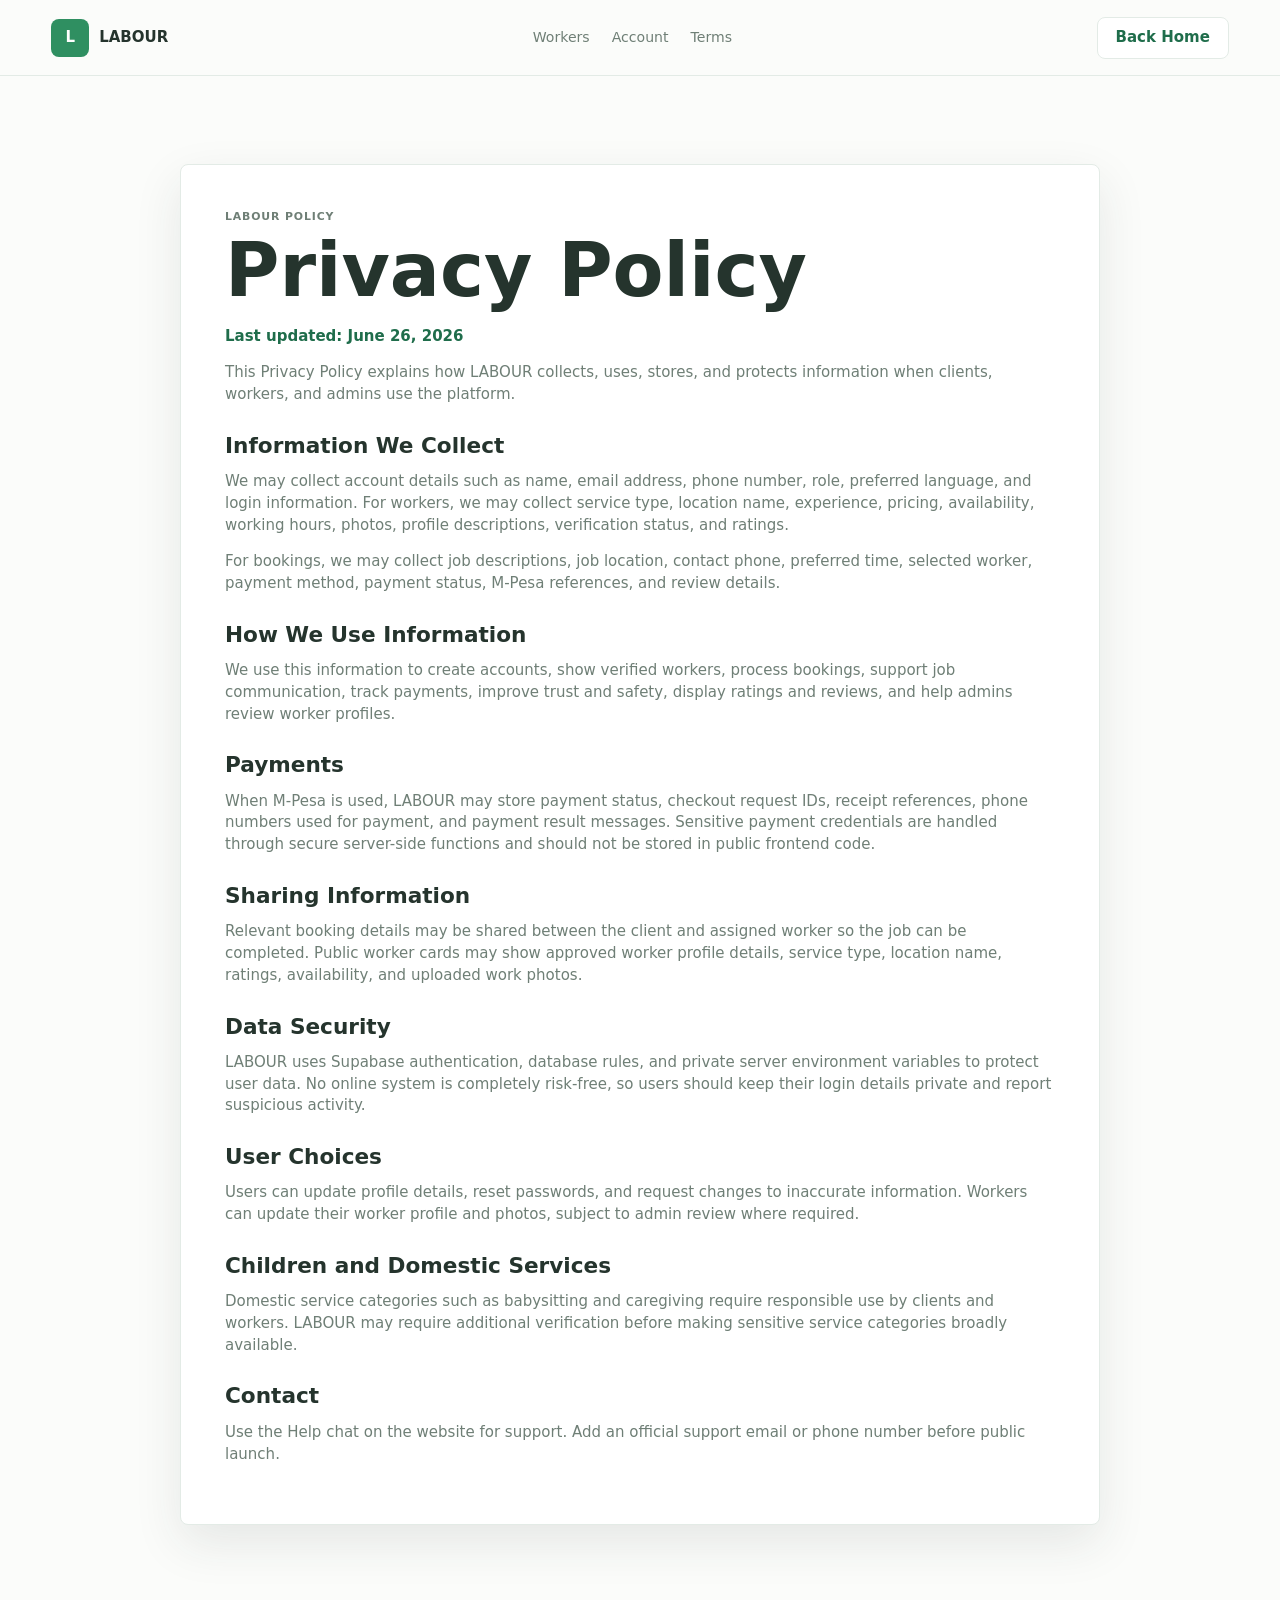
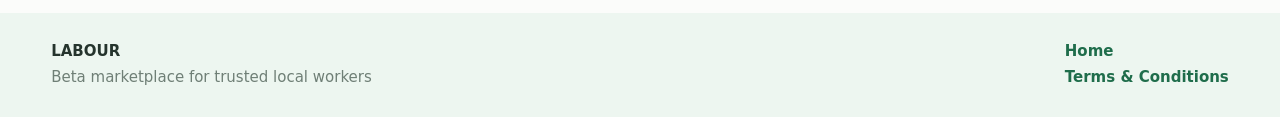
==== privacy.html @ 9d95d40c "Add privacy and terms pages" ====
<!doctype html>
<html lang="en">
<head>
  <meta charset="utf-8">
  <meta name="viewport" content="width=device-width, initial-scale=1">
  <title>Privacy Policy | LABOUR</title>
  <link rel="stylesheet" href="styles.css">
</head>
<body>
  <header class="site-header">
    <a class="brand" href="index.html" aria-label="LABOUR home">
      <span class="brand-mark">L</span>
      <span>LABOUR</span>
    </a>
    <nav class="main-nav" aria-label="Policy navigation">
      <a href="index.html#workers">Workers</a>
      <a href="index.html#account">Account</a>
      <a href="terms.html">Terms</a>
    </nav>
    <div class="header-actions">
      <a class="ghost-button" href="index.html">Back Home</a>
    </div>
  </header>

  <main class="legal-page">
    <section class="legal-document" aria-labelledby="privacy-title">
      <p class="eyebrow">LABOUR policy</p>
      <h1 id="privacy-title">Privacy Policy</h1>
      <p class="legal-updated">Last updated: June 26, 2026</p>
      <p>This Privacy Policy explains how LABOUR collects, uses, stores, and protects information when clients, workers, and admins use the platform.</p>

      <h2>Information We Collect</h2>
      <p>We may collect account details such as name, email address, phone number, role, preferred language, and login information. For workers, we may collect service type, location name, experience, pricing, availability, working hours, photos, profile descriptions, verification status, and ratings.</p>
      <p>For bookings, we may collect job descriptions, job location, contact phone, preferred time, selected worker, payment method, payment status, M-Pesa references, and review details.</p>

      <h2>How We Use Information</h2>
      <p>We use this information to create accounts, show verified workers, process bookings, support job communication, track payments, improve trust and safety, display ratings and reviews, and help admins review worker profiles.</p>

      <h2>Payments</h2>
      <p>When M-Pesa is used, LABOUR may store payment status, checkout request IDs, receipt references, phone numbers used for payment, and payment result messages. Sensitive payment credentials are handled through secure server-side functions and should not be stored in public frontend code.</p>

      <h2>Sharing Information</h2>
      <p>Relevant booking details may be shared between the client and assigned worker so the job can be completed. Public worker cards may show approved worker profile details, service type, location name, ratings, availability, and uploaded work photos.</p>

      <h2>Data Security</h2>
      <p>LABOUR uses Supabase authentication, database rules, and private server environment variables to protect user data. No online system is completely risk-free, so users should keep their login details private and report suspicious activity.</p>

      <h2>User Choices</h2>
      <p>Users can update profile details, reset passwords, and request changes to inaccurate information. Workers can update their worker profile and photos, subject to admin review where required.</p>

      <h2>Children and Domestic Services</h2>
      <p>Domestic service categories such as babysitting and caregiving require responsible use by clients and workers. LABOUR may require additional verification before making sensitive service categories broadly available.</p>

      <h2>Contact</h2>
      <p>Use the Help chat on the website for support. Add an official support email or phone number before public launch.</p>
    </section>
  </main>

  <footer class="site-footer">
    <div>
      <strong>LABOUR</strong>
      <span>Beta marketplace for trusted local workers</span>
    </div>
    <div>
      <a href="index.html">Home</a>
      <a href="terms.html">Terms & Conditions</a>
    </div>
  </footer>
</body>
</html>
---- styles.css ----
:root {
  --ink: #25342d;
  --muted: #6f7f76;
  --line: #e3ebe6;
  --paper: #fbfcfa;
  --white: #ffffff;
  --green: #2f8f61;
  --green-dark: #1f6d4b;
  --lime: #e9f7af;
  --yellow: #f8d77a;
  --teal: #86d7c7;
  --red: #da6b55;
  --shadow: 0 18px 48px rgba(37, 52, 45, 0.1);
  --header-bg: rgba(251, 252, 250, 0.9);
  --soft-bg: #edf6f0;
  --field-bg: #f1f6f2;
  --panel-bg: #f3f8f5;
  --grid-line: rgba(47,143,97,0.12);
}

:root[data-theme="dark"] {
  --ink: #eef8f2;
  --muted: #adc2b7;
  --line: #294234;
  --paper: #101812;
  --white: #17251d;
  --green: #6bd19a;
  --green-dark: #9ee4bd;
  --lime: #d9f89f;
  --yellow: #f4d77b;
  --teal: #5abfaa;
  --red: #ff977f;
  --shadow: 0 18px 48px rgba(0, 0, 0, 0.34);
  --header-bg: rgba(16, 24, 18, 0.9);
  --soft-bg: #17251d;
  --field-bg: #213327;
  --panel-bg: #1d2e23;
  --grid-line: rgba(107,209,154,0.16);
}

* {
  box-sizing: border-box;
}

html {
  scroll-behavior: smooth;
}

body {
  margin: 0;
  color: var(--ink);
  background: var(--paper);
  font-family: Inter, ui-sans-serif, system-ui, -apple-system, BlinkMacSystemFont, "Segoe UI", sans-serif;
  line-height: 1.45;
  font-size: 15px;
}

a {
  color: inherit;
  text-decoration: none;
}

button,
input,
select {
  font: inherit;
}

.site-header {
  position: sticky;
  top: 0;
  z-index: 20;
  display: flex;
  align-items: center;
  justify-content: space-between;
  gap: 24px;
  min-height: 76px;
  padding: 14px clamp(18px, 4vw, 64px);
  background: var(--header-bg);
  border-bottom: 1px solid var(--line);
  backdrop-filter: blur(16px);
}

.brand,
.header-actions,
.main-nav,
.hero-actions {
  display: flex;
  align-items: center;
}

.brand {
  gap: 10px;
  font-weight: 900;
  letter-spacing: 0;
}

.brand-mark {
  display: grid;
  width: 38px;
  height: 38px;
  place-items: center;
  color: var(--white);
  background: var(--green);
  border-radius: 8px;
}

.main-nav {
  gap: 22px;
  color: var(--muted);
  font-size: 0.88rem;
}

.main-nav a:hover {
  color: var(--green);
}

.header-actions,
.hero-actions {
  gap: 10px;
}

.data-status {
  max-width: 760px;
  margin: 0;
  color: var(--muted);
  font-size: 0.84rem;
  font-weight: 800;
}

.data-status[data-tone="success"] {
  color: var(--green);
}

.data-status[data-tone="error"] {
  color: var(--red);
}

.solid-button,
.ghost-button,
.theme-toggle,
.search-panel button,
.booking-card button,
.auth-card button,
.mini-worker button,
.category-grid button,
.worker-card a,
.worker-card button {
  display: inline-flex;
  align-items: center;
  justify-content: center;
  min-height: 42px;
  padding: 0 18px;
  border: 1px solid transparent;
  border-radius: 8px;
  cursor: pointer;
  font-weight: 800;
  white-space: nowrap;
}

.solid-button,
.search-panel button,
.booking-card button,
.auth-card button {
  color: var(--white);
  background: var(--green);
}

.ghost-button,
.secondary-button,
.theme-toggle {
  color: var(--green-dark);
  background: var(--white);
  border-color: var(--line);
}

.hero {
  display: grid;
  grid-template-columns: minmax(0, 1.05fr) minmax(340px, 0.75fr);
  gap: clamp(28px, 5vw, 72px);
  align-items: center;
  min-height: calc(100vh - 76px);
  padding: clamp(34px, 6vw, 82px) clamp(18px, 4vw, 64px) 54px;
  background:
    linear-gradient(120deg, rgba(23, 107, 70, 0.12), rgba(78, 184, 163, 0.08) 42%, rgba(246, 196, 83, 0.16)),
    var(--paper);
}

.hero-copy {
  max-width: 760px;
}

.eyebrow {
  margin: 0 0 10px;
  color: var(--green);
  font-size: 0.68rem;
  font-weight: 900;
  letter-spacing: 0.08em;
  text-transform: uppercase;
}

h1,
h2,
h3,
p {
  margin-top: 0;
}

h1 {
  max-width: 720px;
  margin-bottom: 18px;
  font-size: clamp(2.25rem, 5.8vw, 4.9rem);
  line-height: 0.98;
  letter-spacing: 0;
}

h2 {
  margin-bottom: 14px;
  font-size: clamp(1.55rem, 3vw, 2.55rem);
  line-height: 1.08;
  letter-spacing: 0;
}

h3 {
  margin-bottom: 4px;
  font-size: 0.98rem;
}

.hero-text {
  max-width: 650px;
  color: var(--muted);
  font-size: clamp(0.95rem, 1.6vw, 1.08rem);
}

.search-panel {
  display: grid;
  grid-template-columns: 1fr 1fr auto;
  gap: 10px;
  max-width: 760px;
  margin: 30px 0 18px;
  padding: 10px;
  background: var(--white);
  border: 1px solid var(--line);
  border-radius: 8px;
  box-shadow: var(--shadow);
}

label {
  display: grid;
  gap: 6px;
  color: var(--muted);
  font-size: 0.76rem;
  font-weight: 800;
}

select,
input {
  width: 100%;
  min-height: 44px;
  color: var(--ink);
  background: var(--field-bg);
  border: 1px solid transparent;
  border-radius: 6px;
  padding: 0 12px;
}

.hero-visual {
  display: flex;
  justify-content: center;
}

.phone-shell {
  width: min(100%, 390px);
  min-height: 560px;
  padding: 20px;
  color: var(--ink);
  background:
    linear-gradient(155deg, color-mix(in srgb, var(--white) 94%, transparent), color-mix(in srgb, var(--soft-bg) 94%, transparent)),
    radial-gradient(circle at 20% 12%, rgba(233, 247, 175, 0.45), transparent 32%);
  border: 10px solid var(--line);
  border-radius: 30px;
  box-shadow: var(--shadow);
}

.phone-top,
.mini-worker {
  display: flex;
  align-items: center;
  justify-content: space-between;
  gap: 14px;
}

.phone-top {
  margin-bottom: 18px;
}

.phone-top strong {
  display: grid;
  width: 52px;
  height: 52px;
  place-items: center;
  color: var(--ink);
  background: var(--lime);
  border-radius: 50%;
}

.mini-worker {
  margin-bottom: 12px;
  padding: 14px;
  background: rgba(255, 255, 255, 0.13);
  border: 1px solid rgba(255, 255, 255, 0.16);
  border-radius: 8px;
}

.mini-worker div:nth-child(2) {
  flex: 1;
}

.mini-worker span {
  display: block;
  color: var(--muted);
  font-size: 0.78rem;
}

.mini-worker button {
  min-height: 34px;
  padding: 0 12px;
  color: var(--ink);
  background: var(--white);
}

.avatar,
.worker-photo {
  background:
    radial-gradient(circle at 50% 28%, #f4c7a6 0 12%, transparent 13%),
    linear-gradient(145deg, var(--teal), var(--yellow));
}

.avatar {
  width: 46px;
  height: 46px;
  border-radius: 50%;
  flex: 0 0 auto;
}

.plumber {
  --teal: #4eb8a3;
  --yellow: #f6c453;
}

.electrician {
  --teal: #5a86d8;
  --yellow: #d7f36f;
}

.carpenter {
  --teal: #da6b55;
  --yellow: #f6c453;
}

.map-card {
  position: relative;
  height: 265px;
  margin-top: 18px;
  overflow: hidden;
  background:
    linear-gradient(90deg, var(--grid-line) 1px, transparent 1px),
    linear-gradient(var(--grid-line) 1px, transparent 1px),
    linear-gradient(135deg, rgba(233, 247, 175, 0.35), rgba(134, 215, 199, 0.32));
  background-size: 42px 42px, 42px 42px, auto;
  border: 1px solid rgba(255,255,255,0.18);
  border-radius: 8px;
}

.pin {
  position: absolute;
  width: 18px;
  height: 18px;
  background: var(--lime);
  border: 4px solid var(--white);
  border-radius: 50%;
  box-shadow: 0 0 0 10px rgba(215, 243, 111, 0.18);
}

.pin-one { left: 22%; top: 34%; }
.pin-two { right: 22%; top: 22%; }
.pin-three { left: 48%; bottom: 24%; background: var(--yellow); }

.categories,
.account,
.workers,
.booking,
.jobs,
.admin,
.features,
.flows {
  padding: clamp(54px, 7vw, 96px) clamp(18px, 4vw, 64px);
}

.section-heading {
  max-width: 760px;
  margin-bottom: 28px;
}

.worker-heading {
  display: flex;
  align-items: end;
  justify-content: space-between;
  gap: 16px;
  max-width: none;
}

.section-copy {
  color: var(--muted);
  font-size: 0.95rem;
}

.account {
  background: var(--white);
}

.account-grid {
  display: grid;
  grid-template-columns: repeat(3, minmax(0, 1fr));
  gap: 18px;
  align-items: start;
}

.auth-card {
  display: grid;
  gap: 14px;
  padding: 22px;
  background: var(--paper);
  border: 1px solid var(--line);
  border-radius: 8px;
}

.auth-card h3 {
  margin-bottom: 4px;
}

.auth-card button {
  min-height: 48px;
}

.account-status {
  margin: 0;
  color: var(--muted);
  font-size: 0.84rem;
  font-weight: 800;
}

.account-status[data-tone="success"] {
  color: var(--green);
}

.account-status[data-tone="error"] {
  color: var(--red);
}

.category-grid {
  display: grid;
  grid-template-columns: repeat(3, minmax(0, 1fr));
  gap: 16px;
}

.category-group {
  display: grid;
  gap: 12px;
  align-content: start;
  padding: 18px;
  background: var(--white);
  border: 1px solid var(--line);
  border-radius: 8px;
}

.category-group h3 {
  font-size: 1rem;
}

.category-buttons {
  display: grid;
  grid-template-columns: repeat(2, minmax(0, 1fr));
  gap: 8px;
}

.category-grid button {
  min-height: 50px;
  padding: 8px 10px;
  color: var(--green-dark);
  background: var(--soft-bg);
  border-color: var(--line);
  font-size: 0.84rem;
}

.category-grid button:hover {
  background: var(--lime);
  border-color: transparent;
}

.service-count {
  margin: 14px 0 0;
  color: var(--muted);
  font-size: 0.86rem;
  font-weight: 800;
}

.worker-grid,
.feature-grid {
  display: grid;
  grid-template-columns: repeat(3, minmax(0, 1fr));
  gap: 18px;
}

.worker-card {
  overflow: hidden;
  background: var(--white);
  border: 1px solid var(--line);
  border-radius: 8px;
  box-shadow: 0 16px 38px rgba(23, 32, 27, 0.07);
}

.worker-photo {
  height: 220px;
  background:
    radial-gradient(circle at 50% 24%, #f2bd91 0 36px, transparent 37px),
    radial-gradient(ellipse at 50% 72%, var(--green-dark) 0 72px, transparent 73px),
    linear-gradient(145deg, var(--teal), var(--yellow));
  background-position: center;
  background-size: cover;
}

.worker-body {
  display: grid;
  gap: 12px;
  padding: 18px;
}

.worker-body p,
.feature-grid p,
.booking p {
  color: var(--muted);
}

.badge {
  width: fit-content;
  padding: 5px 9px;
  color: var(--green-dark);
  background: color-mix(in srgb, var(--lime) 65%, var(--white));
  border-radius: 999px;
  font-size: 0.72rem;
  font-weight: 900;
}

dl {
  display: grid;
  grid-template-columns: repeat(auto-fit, minmax(92px, 1fr));
  gap: 8px;
  margin: 0;
}

dt {
  color: var(--muted);
  font-size: 0.68rem;
  font-weight: 800;
}

dd {
  margin: 2px 0 0;
  font-weight: 900;
}

.worker-card a {
  color: var(--green-dark);
  background: var(--soft-bg);
}

.worker-card button {
  color: var(--green-dark);
  background: var(--soft-bg);
  border-color: transparent;
}

.worker-location,
.worker-bio {
  margin: 0;
  color: var(--muted);
  font-size: 0.86rem;
}

.worker-location {
  font-weight: 900;
}

.worker-bio {
  min-height: 2.5em;
}

.worker-actions {
  display: flex;
  flex-wrap: wrap;
  gap: 8px;
}

.worker-actions a,
.worker-actions button {
  flex: 1 1 96px;
}

.empty-state {
  grid-column: 1 / -1;
  min-height: 180px;
  padding: 24px;
  background: var(--white);
  border: 1px dashed var(--line);
  border-radius: 8px;
}

.empty-state p,
.selected-worker {
  color: var(--muted);
}

.empty-actions {
  display: flex;
  flex-wrap: wrap;
  gap: 10px;
  margin-top: 14px;
}

.empty-actions a {
  display: inline-flex;
  align-items: center;
  justify-content: center;
  min-height: 40px;
  padding: 0 16px;
  color: var(--green-dark);
  background: var(--soft-bg);
  border: 1px solid var(--line);
  border-radius: 8px;
  font-weight: 900;
}

.selected-worker {
  margin: 0;
  font-weight: 900;
}

.flows {
  display: grid;
  grid-template-columns: repeat(2, minmax(0, 1fr));
  gap: 18px;
}

.flow-panel {
  padding: clamp(24px, 4vw, 44px);
  background: var(--white);
  border: 1px solid var(--line);
  border-radius: 8px;
}

.flow-panel.dark {
  color: var(--ink);
  background: var(--panel-bg);
  border-color: var(--line);
}

.flow-panel.dark .eyebrow {
  color: var(--green);
}

.flow-panel ol {
  display: grid;
  gap: 12px;
  margin: 22px 0 0;
  padding-left: 22px;
}

.booking {
  display: grid;
  grid-template-columns: minmax(0, 0.9fr) minmax(320px, 0.65fr);
  gap: clamp(24px, 5vw, 72px);
  align-items: start;
  background: var(--soft-bg);
}

.booking-card {
  display: grid;
  gap: 14px;
  padding: 22px;
  background: var(--white);
  border: 1px solid var(--line);
  border-radius: 8px;
  box-shadow: var(--shadow);
}

.booking-card button {
  min-height: 48px;
}

.jobs {
  background: var(--white);
}

.jobs-panel,
.admin-panel {
  display: grid;
  gap: 18px;
}

.admin-filter {
  max-width: 260px;
}

.jobs-status,
.admin-status {
  margin: 0;
  color: var(--muted);
  font-weight: 900;
}

.jobs-status[data-tone="success"],
.admin-status[data-tone="success"] {
  color: var(--green);
}

.jobs-status[data-tone="error"],
.admin-status[data-tone="error"] {
  color: var(--red);
}

.jobs-list,
.admin-list {
  display: grid;
  gap: 14px;
}

.job-card,
.admin-card {
  display: grid;
  gap: 12px;
  padding: 20px;
  background: var(--paper);
  border: 1px solid var(--line);
  border-radius: 8px;
}

.job-card p,
.admin-card p {
  margin: 0;
  color: var(--muted);
}

.job-meta {
  font-weight: 800;
}

.payment-reference {
  font-weight: 900;
  color: var(--green-dark) !important;
}

.status-badge {
  display: inline-flex;
  align-items: center;
  min-height: 26px;
  padding: 4px 10px;
  color: var(--ink);
  background: var(--soft-bg);
  border: 1px solid var(--line);
  border-radius: 999px;
  font-size: 0.78rem;
  font-weight: 900;
  text-transform: capitalize;
  white-space: nowrap;
}

.status-badge[data-status="accepted"],
.status-badge[data-status="in_progress"],
.status-badge[data-status="pending"] {
  color: #755200;
  background: #fff4ca;
  border-color: #ead07d;
}

.status-badge[data-status="completed"],
.status-badge[data-status="paid"],
.status-badge[data-status="verified"] {
  color: var(--green-dark);
  background: #dff2e5;
  border-color: #9fcdaa;
}

.status-badge[data-status="declined"],
.status-badge[data-status="cancelled"],
.status-badge[data-status="failed"] {
  color: var(--red);
  background: #ffe5e1;
  border-color: #f0afa6;
}

.status-badge[data-status="emergency"] {
  color: #5b2100;
  background: #ffe1c4;
  border-color: #f0b074;
}

.checkbox-label {
  display: flex;
  flex-direction: row;
  align-items: center;
  gap: 10px;
}

.checkbox-label input {
  width: 18px;
  height: 18px;
  accent-color: var(--green);
}

.job-contact {
  display: grid;
  gap: 2px;
  padding: 10px 12px;
  background: var(--soft-bg);
  border-radius: 8px;
}

.job-contact strong {
  font-size: 0.78rem;
  color: var(--green-dark);
}

.job-contact span {
  color: var(--muted);
  font-weight: 800;
}

.job-actions,
.admin-actions {
  display: flex;
  flex-wrap: wrap;
  gap: 10px;
}

.job-actions button,
.admin-actions button {
  min-height: 40px;
  padding: 0 16px;
  color: var(--white);
  background: var(--green);
  border: 1px solid transparent;
  border-radius: 8px;
  cursor: pointer;
  font-weight: 900;
}

.admin {
  background: var(--soft-bg);
}

.review-form {
  display: grid;
  grid-template-columns: minmax(120px, 0.4fr) 1fr auto;
  gap: 10px;
  align-items: end;
  padding-top: 12px;
  border-top: 1px solid var(--line);
}

.review-form button {
  min-height: 44px;
  padding: 0 16px;
  color: var(--white);
  background: var(--green);
  border: 1px solid transparent;
  border-radius: 8px;
  cursor: pointer;
  font-weight: 900;
}

.review-note {
  color: var(--green);
  font-weight: 900;
}

.feature-grid article {
  min-height: 166px;
  padding: 22px;
  background: var(--white);
  border: 1px solid var(--line);
  border-radius: 8px;
}

.site-footer {
  display: flex;
  justify-content: space-between;
  gap: 20px;
  padding: 28px clamp(18px, 4vw, 64px);
  color: var(--ink);
  background: var(--soft-bg);
}

.site-footer div {
  display: grid;
  gap: 4px;
}

.site-footer span {
  color: var(--muted);
}

.site-footer a {
  color: var(--green-dark);
  font-weight: 900;
}

.build-label {
  font-size: 0.78rem;
  font-weight: 900;
}

.legal-page {
  padding: clamp(44px, 7vw, 88px) clamp(18px, 4vw, 64px);
}

.legal-document {
  max-width: 920px;
  margin: 0 auto;
  padding: clamp(24px, 4vw, 44px);
  background: var(--white);
  border: 1px solid var(--line);
  border-radius: 8px;
  box-shadow: var(--shadow);
}

.legal-document h1 {
  max-width: none;
}

.legal-document h2 {
  margin-top: 28px;
  font-size: 1.35rem;
}

.legal-document p {
  color: var(--muted);
}

.legal-updated {
  color: var(--green-dark) !important;
  font-weight: 900;
}

.chatbot {
  position: fixed;
  right: 18px;
  bottom: 18px;
  z-index: 50;
}

.chatbot-toggle {
  min-height: 46px;
  padding: 0 18px;
  color: var(--white);
  background: var(--green);
  border: 0;
  border-radius: 999px;
  box-shadow: var(--shadow);
  cursor: pointer;
  font-weight: 900;
}

.chatbot-panel {
  width: min(340px, calc(100vw - 36px));
  overflow: hidden;
  background: var(--white);
  border: 1px solid var(--line);
  border-radius: 8px;
  box-shadow: var(--shadow);
}

.chatbot-header {
  display: flex;
  justify-content: space-between;
  gap: 12px;
  padding: 14px;
  background: var(--soft-bg);
}

.chatbot-header span {
  display: block;
  color: var(--muted);
  font-size: 0.78rem;
}

.chatbot-header button {
  width: 30px;
  height: 30px;
  color: var(--ink);
  background: var(--white);
  border: 1px solid var(--line);
  border-radius: 50%;
  cursor: pointer;
}

.chatbot-messages {
  display: grid;
  gap: 8px;
  max-height: 280px;
  overflow-y: auto;
  padding: 14px;
}

.bot-message,
.user-message {
  margin: 0;
  padding: 10px 12px;
  border-radius: 8px;
  font-size: 0.86rem;
}

.bot-message {
  color: var(--ink);
  background: var(--panel-bg);
}

.user-message {
  color: var(--white);
  background: var(--green);
  justify-self: end;
}

.chatbot-form {
  display: grid;
  grid-template-columns: 1fr auto;
  gap: 8px;
  padding: 12px;
  border-top: 1px solid var(--line);
}

.chatbot-form button {
  min-height: 42px;
  padding: 0 14px;
  color: var(--white);
  background: var(--green);
  border: 0;
  border-radius: 8px;
  cursor: pointer;
  font-weight: 900;
}

@media (max-width: 980px) {
  .main-nav {
    display: none;
  }

  .hero,
  .booking,
  .flows {
    grid-template-columns: 1fr;
  }

  .hero {
    min-height: auto;
  }

  .category-grid {
    grid-template-columns: repeat(2, minmax(0, 1fr));
  }

  .worker-grid,
  .feature-grid,
  .account-grid {
    grid-template-columns: 1fr;
  }

  .phone-shell {
    width: min(100%, 360px);
    min-height: 500px;
  }
}

@media (max-width: 640px) {
  .site-header {
    align-items: flex-start;
    flex-direction: column;
    gap: 12px;
    min-height: auto;
    padding: 12px 18px;
  }

  .header-actions {
    display: grid;
    grid-template-columns: repeat(3, minmax(0, 1fr));
    width: 100%;
  }

  .header-actions a,
  .theme-toggle {
    min-width: 0;
    padding-inline: 10px;
  }

  .search-panel {
    grid-template-columns: 1fr;
    box-shadow: 0 12px 30px rgba(37, 52, 45, 0.08);
  }

  .hero-actions {
    align-items: stretch;
    flex-direction: column;
  }

  .hero,
  .categories,
  .account,
  .workers,
  .booking,
  .jobs,
  .admin,
  .features,
  .flows {
    padding-inline: 18px;
  }

  .hero {
    padding-top: 30px;
  }

  h1 {
    font-size: clamp(2.1rem, 12vw, 3rem);
  }

  h2 {
    font-size: clamp(1.45rem, 8vw, 2rem);
  }

  .category-grid,
  .category-buttons {
    grid-template-columns: 1fr;
  }

  .category-grid button {
    min-height: 58px;
  }

  .phone-shell {
    min-height: 430px;
    border-width: 7px;
    border-radius: 24px;
  }

  .map-card {
    height: 190px;
  }

  .worker-photo {
    height: 180px;
  }

  dl {
    grid-template-columns: 1fr;
  }

  .worker-actions,
  .job-actions,
  .admin-actions {
    flex-direction: column;
  }

  .worker-heading {
    align-items: stretch;
    flex-direction: column;
  }

  .worker-actions a,
  .worker-actions button,
  .job-actions button,
  .admin-actions button {
    width: 100%;
    flex-basis: auto;
  }

  .site-footer {
    flex-direction: column;
  }

  .chatbot {
    right: 12px;
    bottom: 12px;
  }

  .chatbot-panel {
    width: calc(100vw - 24px);
  }

  .review-form {
    grid-template-columns: 1fr;
  }
}
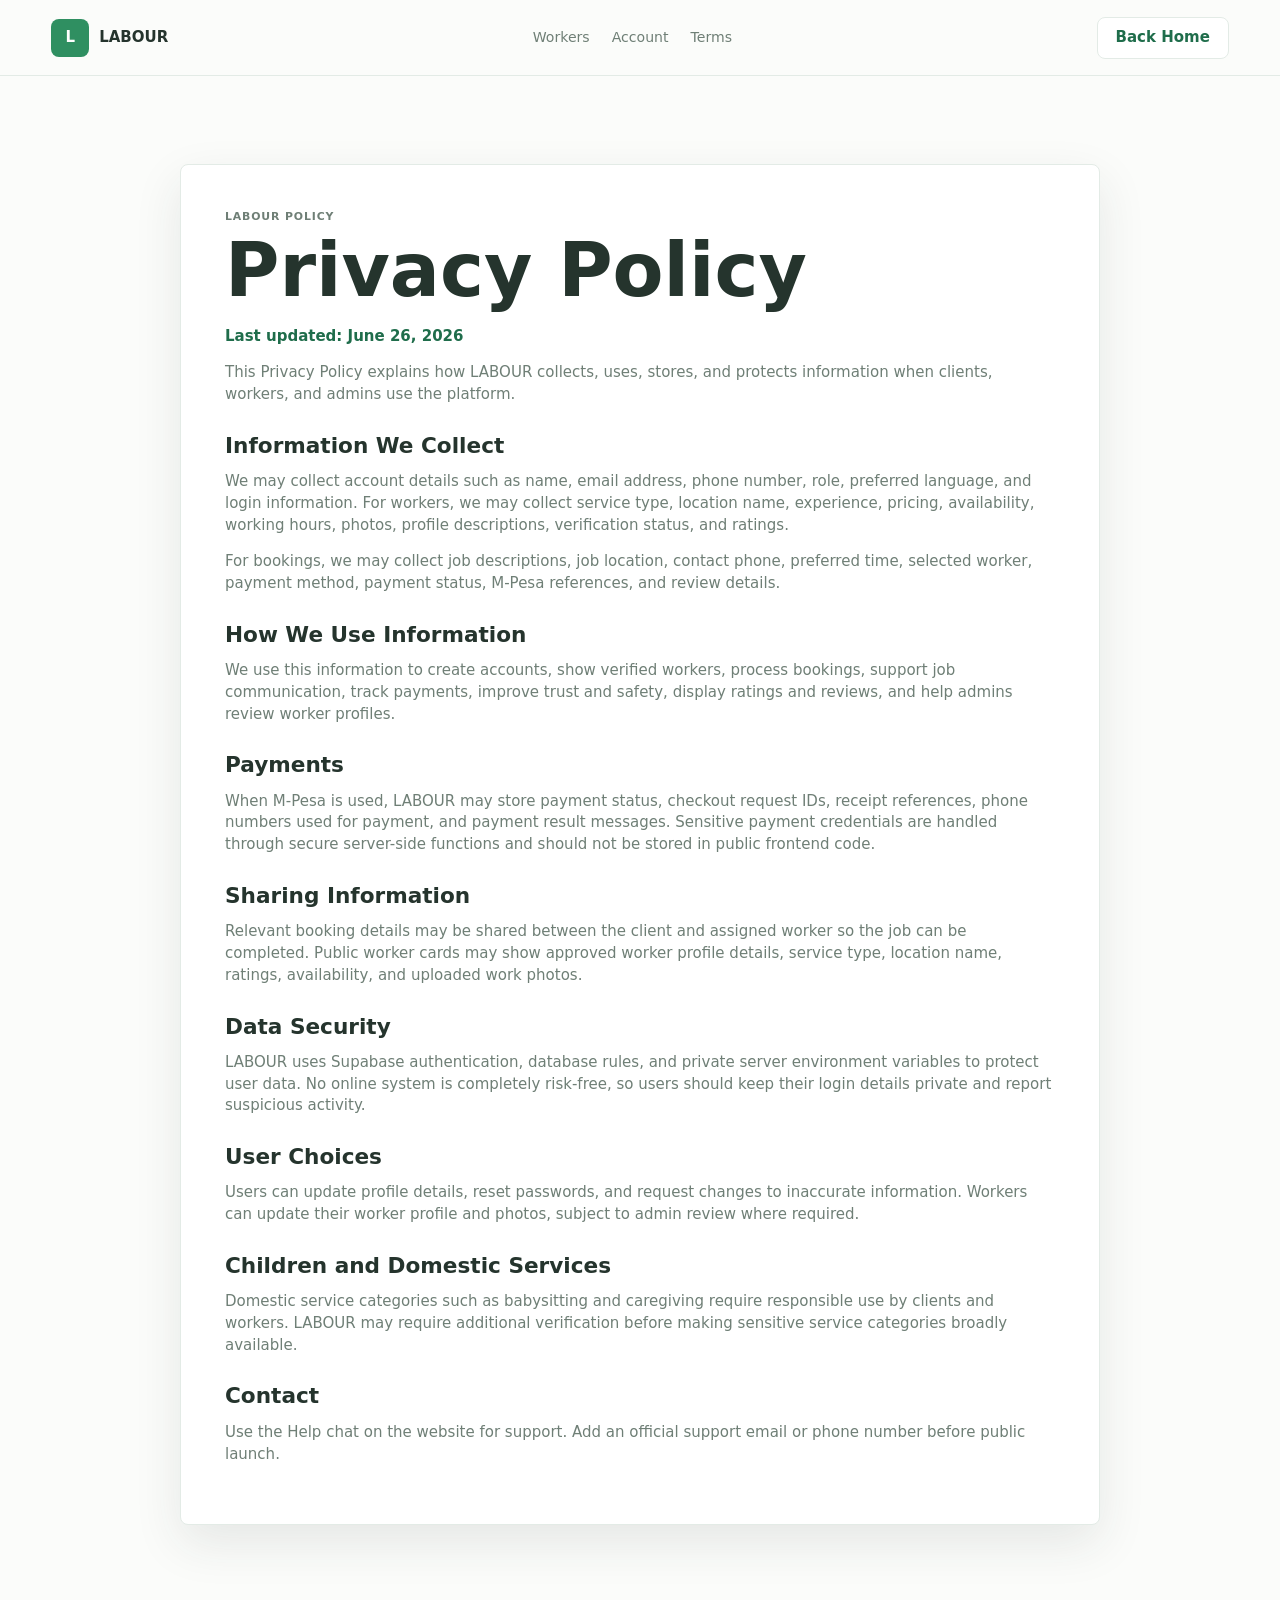
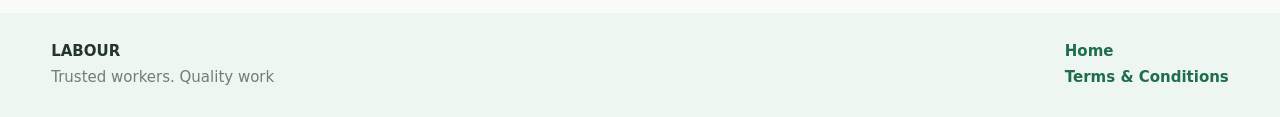
==== commit 5c843760: "Update footer tagline" ====
--- a/privacy.html
+++ b/privacy.html
@@ -59,7 +59,7 @@
   <footer class="site-footer">
     <div>
       <strong>LABOUR</strong>
-      <span>Beta marketplace for trusted local workers</span>
+      <span>Trusted workers. Quality work</span>
     </div>
     <div>
       <a href="index.html">Home</a>
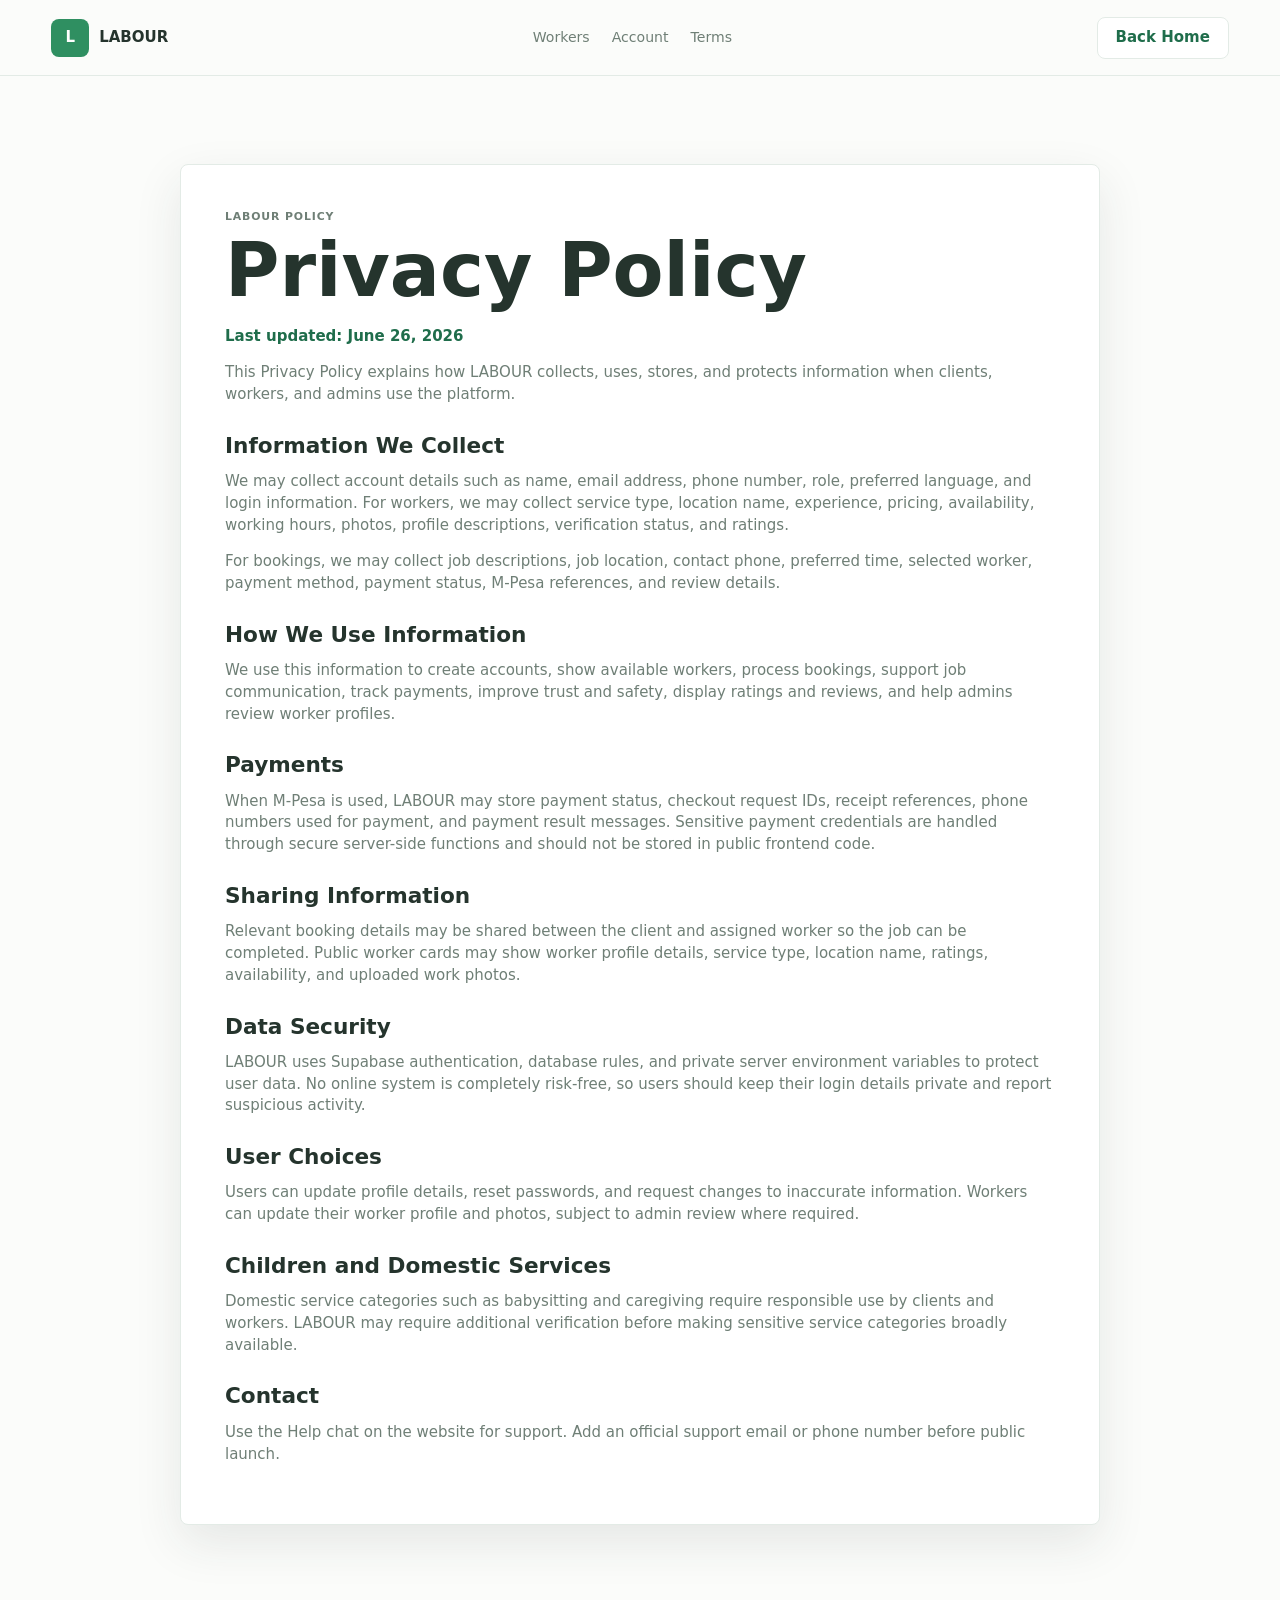
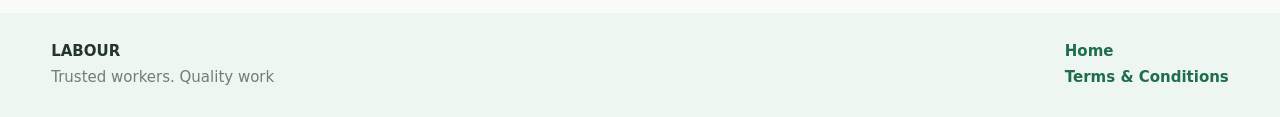
==== commit 322d1069: "Make worker profiles active by default" ====
--- a/privacy.html
+++ b/privacy.html
@@ -34,13 +34,13 @@
       <p>For bookings, we may collect job descriptions, job location, contact phone, preferred time, selected worker, payment method, payment status, M-Pesa references, and review details.</p>
 
       <h2>How We Use Information</h2>
-      <p>We use this information to create accounts, show verified workers, process bookings, support job communication, track payments, improve trust and safety, display ratings and reviews, and help admins review worker profiles.</p>
+      <p>We use this information to create accounts, show available workers, process bookings, support job communication, track payments, improve trust and safety, display ratings and reviews, and help admins review worker profiles.</p>
 
       <h2>Payments</h2>
       <p>When M-Pesa is used, LABOUR may store payment status, checkout request IDs, receipt references, phone numbers used for payment, and payment result messages. Sensitive payment credentials are handled through secure server-side functions and should not be stored in public frontend code.</p>
 
       <h2>Sharing Information</h2>
-      <p>Relevant booking details may be shared between the client and assigned worker so the job can be completed. Public worker cards may show approved worker profile details, service type, location name, ratings, availability, and uploaded work photos.</p>
+      <p>Relevant booking details may be shared between the client and assigned worker so the job can be completed. Public worker cards may show worker profile details, service type, location name, ratings, availability, and uploaded work photos.</p>
 
       <h2>Data Security</h2>
       <p>LABOUR uses Supabase authentication, database rules, and private server environment variables to protect user data. No online system is completely risk-free, so users should keep their login details private and report suspicious activity.</p>
--- a/styles.css
+++ b/styles.css
@@ -621,6 +621,26 @@
   color: var(--muted);
 }
 
+.safety-notice {
+  display: grid;
+  gap: 8px;
+  padding: 12px;
+  color: var(--ink);
+  background: #fff4ca;
+  border: 1px solid #ead07d;
+  border-radius: 8px;
+}
+
+.safety-notice p {
+  margin: 0;
+  color: #755200;
+  font-size: 0.86rem;
+}
+
+.safety-notice strong {
+  color: #755200;
+}
+
 .empty-actions {
   display: flex;
   flex-wrap: wrap;
@@ -818,6 +838,18 @@
   accent-color: var(--green);
 }
 
+.legal-consent {
+  align-items: flex-start;
+  color: var(--muted);
+  font-size: 0.84rem;
+  font-weight: 800;
+}
+
+.legal-consent a {
+  color: var(--green-dark);
+  font-weight: 900;
+}
+
 .job-contact {
   display: grid;
   gap: 2px;
